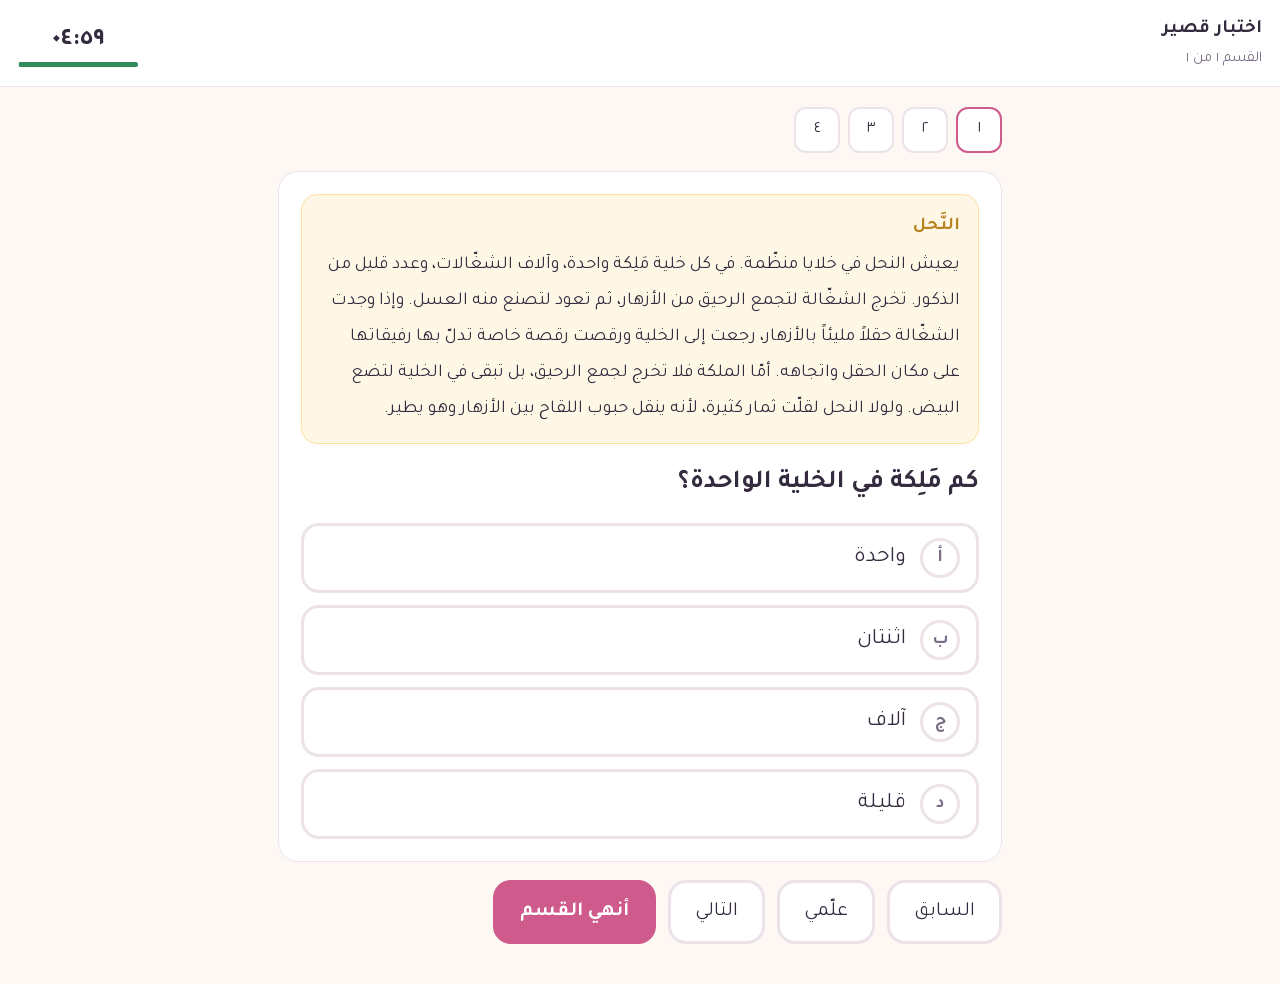
==== exam.html @ 6bde5bbe "Spaced-repetition cards for Maria's Mawhiba preparation The unit of the deck is a skill, not a quest" ====
<!DOCTYPE html><html lang="ar" dir="rtl"><head>
<meta charset="utf-8"><meta name="viewport" content="width=device-width,initial-scale=1,viewport-fit=cover">
<meta name="robots" content="noindex"><title>اختبار</title><link rel="stylesheet" href="app.css">
<style>#exface.late #extime{color:var(--yellow-deep)}#exface.late #exbar{background:var(--yellow-deep)}</style>
</head><body><div id="exroot"></div>
<script src="generator.js"></script><script src="content/icons.js"></script>
<script src="content/shapes.js"></script><script src="content/diagrams.js"></script>
<script src="store.js"></script><script src="bank.js"></script>
<script src="scheduler.js"></script><script src="exam.js"></script>
<script>
MW.Bank.load().then(function(){
  var k = new URLSearchParams(location.search).get('kind') || 'short';
  MW.Exam.start(k);
});
</script></body></html>
---- app.css ----
/* app.css — هادئ ونظيف. الوردي والأصفر والأخضر. البطاقة هي البطل. */
@font-face{font-family:'Tajawal';src:url('content/fonts/Tajawal-Regular-arabic.woff2') format('woff2');
  font-weight:400;font-display:swap;unicode-range:U+0600-06FF,U+0750-077F,U+08A0-08FF,U+FB50-FDFF,U+FE70-FEFF,U+200C-200E}
@font-face{font-family:'Tajawal';src:url('content/fonts/Tajawal-Regular-latin.woff2') format('woff2');font-weight:400;font-display:swap}
@font-face{font-family:'Tajawal';src:url('content/fonts/Tajawal-Bold-arabic.woff2') format('woff2');
  font-weight:700;font-display:swap;unicode-range:U+0600-06FF,U+0750-077F,U+08A0-08FF,U+FB50-FDFF,U+FE70-FEFF,U+200C-200E}
@font-face{font-family:'Tajawal';src:url('content/fonts/Tajawal-Bold-latin.woff2') format('woff2');font-weight:700;font-display:swap}

:root{
  --paper:#fdf8f4; --card:#ffffff; --ink:#342b3f; --ink-2:#7b6f87;
  --pink:#f6c9db; --pink-deep:#cf5a8c; --pink-soft:#fdeef5;
  --yellow:#ffdf9e; --yellow-deep:#b8841f; --yellow-soft:#fff7e6;
  --green:#a9dcbe; --green-deep:#2f8a5c; --green-soft:#ecf8f1;
  --line:#ece3ea; --muted-line:#c3b6cd; --navy-soft:#fdeef5;
  --r:20px; --tap:64px;
}
*{box-sizing:border-box;-webkit-tap-highlight-color:transparent}
html,body{margin:0;padding:0}
body{font-family:'Tajawal',system-ui,-apple-system,sans-serif;background:var(--paper);color:var(--ink);
  font-size:19px;line-height:1.7;-webkit-text-size-adjust:100%;overscroll-behavior:none}
[hidden]{display:none!important}
.wrap{max-width:760px;margin:0 auto;padding:20px 18px 40px}
h1{font-size:28px;margin:0 0 14px}
h2{font-size:21px;margin:0 0 10px}
p{margin:0 0 12px}
.muted{color:var(--ink-2)}
button{font-family:inherit}

/* ---------- الرئيسية ---------- */
.home{min-height:100svh;display:flex;flex-direction:column;align-items:center;
  justify-content:center;gap:22px;padding:24px 18px;position:relative}
.hello{font-size:22px;color:var(--ink-2);margin:0}
.big{width:min(86vw,420px);min-height:120px;border:none;border-radius:34px;
  background:var(--pink-deep);color:#fff;font-size:34px;font-weight:700;cursor:pointer;
  box-shadow:0 10px 0 #b44a77;transition:transform .08s,box-shadow .08s}
.big:active{transform:translateY(6px);box-shadow:0 4px 0 #b44a77}
.big.rest{background:var(--green-deep);box-shadow:0 10px 0 #246f49}
.big[disabled]{background:var(--muted-line);box-shadow:0 10px 0 #a99bb3;cursor:default}
.starline{display:flex;align-items:center;gap:10px;font-size:22px;font-weight:700}
.starbar{width:min(86vw,420px);height:18px;background:#fff;border:2px solid var(--yellow);
  border-radius:12px;overflow:hidden}
.starbar>span{display:block;height:100%;background:var(--yellow);border-radius:10px;transition:width .4s}
.badges{display:flex;gap:12px;flex-wrap:wrap;justify-content:center}
.badge{width:78px;height:78px;border-radius:50%;background:#fff;border:4px solid var(--line);
  display:grid;place-items:center;text-align:center;font-size:12px;line-height:1.3;
  color:var(--ink-2);padding:6px;position:relative;overflow:hidden}
.badge .fillbg{position:absolute;inset:0;background:var(--green-soft);transform-origin:bottom;transition:transform .5s}
.badge span{position:relative}
.badge.full{border-color:var(--green-deep);color:var(--green-deep);font-weight:700}
.gear{position:absolute;inset-block-start:14px;inset-inline-start:14px;width:48px;height:48px;
  border-radius:50%;border:none;background:transparent;color:var(--muted-line);font-size:26px;cursor:pointer}
.gear:active{color:var(--pink-deep)}
.restmsg{font-size:24px;text-align:center;color:var(--green-deep);font-weight:700;max-width:420px}

/* ---------- البطاقة ---------- */
.cardtop{display:flex;align-items:center;justify-content:space-between;gap:14px;
  padding:14px 18px;background:#fff;border-bottom:1px solid var(--line);position:sticky;top:0;z-index:5}
.pips{display:flex;gap:6px}
.pip{width:12px;height:12px;border-radius:50%;background:var(--line)}
.pip.done{background:var(--green)}
.pip.now{background:var(--pink-deep)}
.timerdot{width:34px;height:34px;border-radius:50%;border:3px solid var(--line);
  position:relative;overflow:hidden;flex:none}
.timerdot>span{position:absolute;inset-inline:0;inset-block-end:0;background:var(--yellow);
  transition:height 1s linear}
.timerdot.over{border-color:var(--yellow-deep)}

.card{background:var(--card);border:1px solid var(--line);border-radius:var(--r);
  padding:22px;margin:18px 0}
.prompt{font-size:26px;font-weight:700;line-height:1.8;margin:0 0 16px}
.passage{background:var(--yellow-soft);border:1px solid var(--yellow);border-radius:16px;
  padding:16px 18px;margin:0 0 16px;max-height:34vh;overflow:auto}
.passage h3{margin:0 0 6px;font-size:18px;color:var(--yellow-deep)}
.passage p{margin:0;font-size:18px;line-height:2}

.opts{display:grid;gap:12px}
.opts.shapes{grid-template-columns:repeat(2,1fr)}
.opt{display:flex;align-items:center;gap:14px;min-height:var(--tap);width:100%;
  background:#fff;border:3px solid var(--line);border-radius:18px;padding:12px 16px;
  font-size:22px;text-align:start;cursor:pointer;color:var(--ink);transition:border-color .12s,background .12s}
.opt .l{flex:none;width:40px;height:40px;border-radius:50%;border:3px solid var(--line);
  display:grid;place-items:center;font-size:18px;font-weight:700;color:var(--ink-2)}
.opt .b{flex:1;display:flex;align-items:center;justify-content:center}
.opts.texts .opt .b{justify-content:flex-start}
.opt svg{width:84px;height:84px}
.opts.shapes .opt{flex-direction:column;min-height:132px;gap:8px}
.opt.right{border-color:var(--green-deep);background:var(--green-soft)}
.opt.right .l{background:var(--green-deep);border-color:var(--green-deep);color:#fff}
.opt.wrongpick{border-color:var(--pink-deep);background:var(--pink-soft)}
.opt.wrongpick .l{background:var(--pink-deep);border-color:var(--pink-deep);color:#fff}
.opt.dim{opacity:.5}
.opt:disabled{cursor:default}

.feedback{margin-top:18px;border-radius:16px;padding:16px 18px;font-size:20px}
.feedback.good{background:var(--green-soft);border:1px solid var(--green)}
.feedback.soft{background:var(--yellow-soft);border:1px solid var(--yellow)}
.feedback .why{margin:0 0 6px;font-weight:700}
.feedback .trick{margin:0;color:var(--ink-2);font-size:18px}
.rowbtns{display:flex;gap:12px;flex-wrap:wrap;margin-top:18px}
.btn{min-height:var(--tap);border-radius:18px;border:3px solid var(--line);background:#fff;
  color:var(--ink);font-size:20px;padding:10px 24px;cursor:pointer}
.btn.go{background:var(--pink-deep);border-color:var(--pink-deep);color:#fff;font-weight:700;flex:1}
.btn.soft{background:var(--yellow-soft);border-color:var(--yellow)}
.btn.sm{min-height:46px;font-size:17px;padding:6px 16px;border-width:2px;border-radius:12px}

/* بطاقة التعلّم */
.learn .kicker{color:var(--pink-deep);font-weight:700;margin:0 0 6px;font-size:18px}
.learn .trickbig{font-size:24px;font-weight:700;background:var(--pink-soft);
  border-radius:16px;padding:16px 18px;margin:0 0 16px}
.example{border:2px dashed var(--muted-line);border-radius:16px;padding:14px 16px;margin:0 0 8px}
.example .lab{font-size:15px;color:var(--ink-2);margin:0 0 6px}
.example .ans{color:var(--green-deep);font-weight:700}

/* شاشة النهاية */
.done{min-height:80svh;display:flex;flex-direction:column;align-items:center;justify-content:center;gap:18px}
.bigstar{font-size:72px;font-weight:700;color:var(--yellow-deep)}
.celebrate{background:var(--yellow-soft);border:2px solid var(--yellow);border-radius:20px;
  padding:20px;text-align:center;font-size:22px}

/* ---------- المثيرات المنسوخة ---------- */
.stim{display:flex;gap:10px;justify-content:center;margin:0 0 18px;flex-wrap:wrap}
.stim.matrix{display:grid;grid-template-columns:repeat(var(--cols,3),74px);justify-content:center;gap:8px}
.stim .cell{width:74px;height:74px;background:#fff;border:2px solid var(--line);border-radius:12px;
  display:grid;place-items:center;padding:8px}
.stim .cell.blank{border-style:dashed;border-color:var(--muted-line);background:var(--pink-soft)}
.stim .cell.sep{border:none;background:transparent;width:30px}
.stim.diagram{display:block;max-width:520px;margin:0 auto 18px}
.stim.diagram svg{width:100%;height:auto;display:block}
.shape{width:100%;height:100%;display:block}

/* ---------- لوحة وليّ الأمر ---------- */
.panel{background:#fff;border:1px solid var(--line);border-radius:var(--r);padding:20px;margin-bottom:18px}
.field{display:block;margin-bottom:14px}
.field span{display:block;font-size:16px;color:var(--ink-2);margin-bottom:5px}
.field input,.field select{font:inherit;font-size:19px;width:100%;max-width:320px;padding:10px 12px;
  border:2px solid var(--line);border-radius:12px;background:#fff;color:var(--ink)}
table{width:100%;border-collapse:collapse;font-size:16px}
th,td{text-align:start;padding:9px 8px;border-bottom:1px solid var(--line)}
th{font-size:14px;color:var(--ink-2)}
.warn{background:var(--yellow-soft);border:1px solid var(--yellow);border-radius:12px;padding:12px 14px;margin-bottom:12px}
.chart{width:100%;height:auto;display:block}
.scroll-x{overflow-x:auto}
@media (min-width:700px){ .opts.shapes{grid-template-columns:repeat(4,1fr)} }
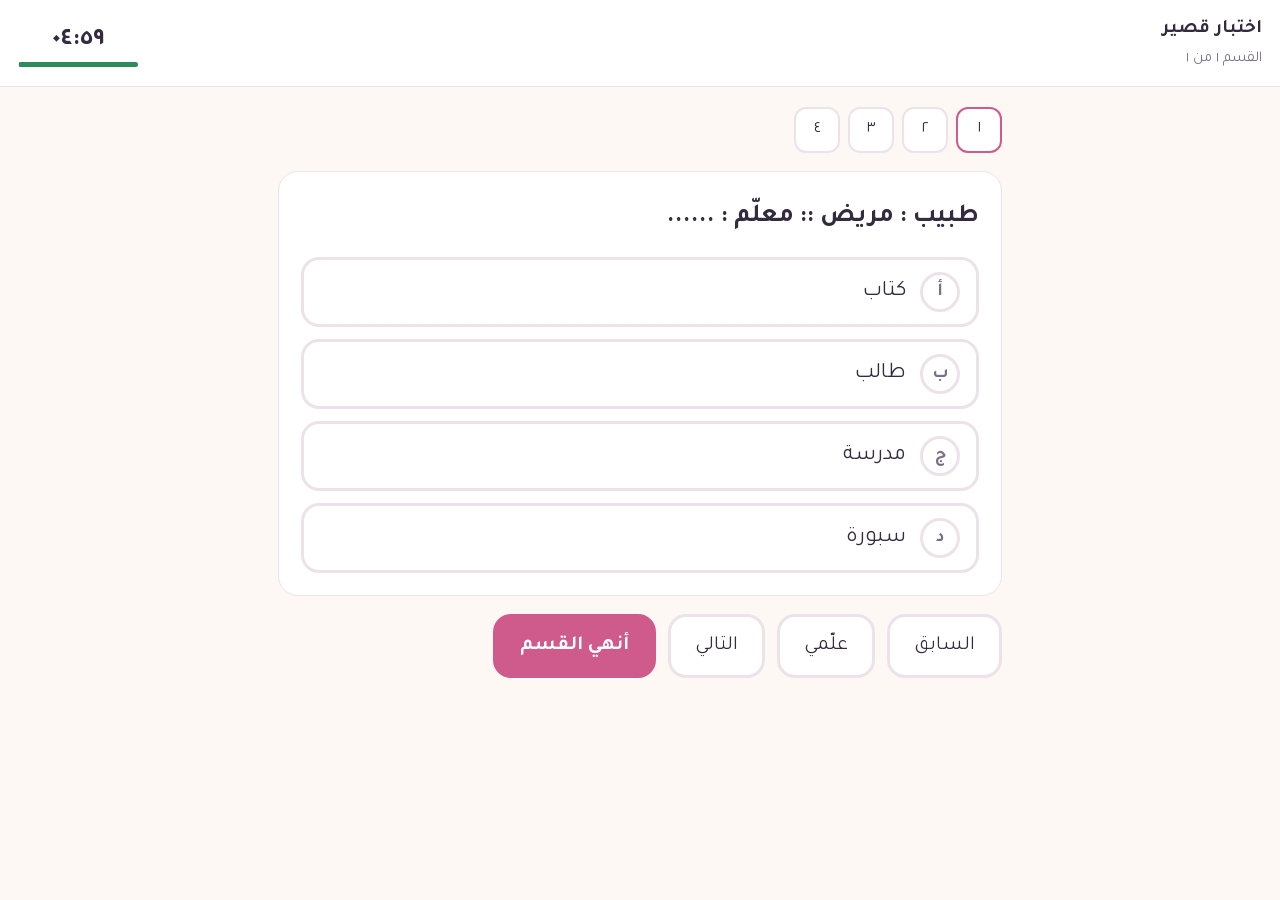
==== commit cc628d50: "Blend open-source pictures with original drawings; add 12 picture questions Pictures now come from t" ====
--- a/exam.html
+++ b/exam.html
@@ -3,7 +3,7 @@
 <meta name="robots" content="noindex"><title>اختبار</title><link rel="stylesheet" href="app.css">
 <style>#exface.late #extime{color:var(--yellow-deep)}#exface.late #exbar{background:var(--yellow-deep)}</style>
 </head><body><div id="exroot"></div>
-<script src="generator.js"></script><script src="content/icons.js"></script>
+<script src="generator.js"></script><script src="content/icons.js"></script><script src="icons-blend.js"></script>
 <script src="content/shapes.js"></script><script src="content/diagrams.js"></script>
 <script src="store.js"></script><script src="bank.js"></script>
 <script src="scheduler.js"></script><script src="exam.js"></script>
--- a/app.css
+++ b/app.css
@@ -57,8 +57,8 @@
   padding:14px 18px;background:#fff;border-bottom:1px solid var(--line);position:sticky;top:0;z-index:5}
 .pips{display:flex;gap:6px}
 .pip{width:12px;height:12px;border-radius:50%;background:var(--line)}
-.pip.done{background:var(--green)}
-.pip.now{background:var(--pink-deep)}
+.pip--done{background:var(--green)}
+.pip--now{background:var(--pink-deep)}
 .timerdot{width:34px;height:34px;border-radius:50%;border:3px solid var(--line);
   position:relative;overflow:hidden;flex:none}
 .timerdot>span{position:absolute;inset-inline:0;inset-block-end:0;background:var(--yellow);
@@ -112,7 +112,7 @@
 .example .ans{color:var(--green-deep);font-weight:700}
 
 /* شاشة النهاية */
-.done{min-height:80svh;display:flex;flex-direction:column;align-items:center;justify-content:center;gap:18px}
+#v-done{min-height:80svh;display:flex;flex-direction:column;align-items:center;justify-content:center;gap:18px}
 .bigstar{font-size:72px;font-weight:700;color:var(--yellow-deep)}
 .celebrate{background:var(--yellow-soft);border:2px solid var(--yellow);border-radius:20px;
   padding:20px;text-align:center;font-size:22px}
@@ -141,3 +141,39 @@
 .chart{width:100%;height:auto;display:block}
 .scroll-x{overflow-x:auto}
 @media (min-width:700px){ .opts.shapes{grid-template-columns:repeat(4,1fr)} }
+
+/* ---------- شاشة البداية: مراجعة أو اختبار ---------- */
+.choices{display:flex;flex-direction:column;gap:18px;width:min(88vw,460px)}
+.big{display:flex;flex-direction:column;align-items:center;justify-content:center;gap:6px;
+  width:100%;min-height:120px;padding:18px 22px}
+.big .bigt{font-size:32px;font-weight:700;line-height:1.2}
+.big .bigs{font-size:17px;font-weight:400;opacity:.92;line-height:1.5;text-align:center}
+.big.rev{background:var(--pink-deep);box-shadow:0 10px 0 #b44a77}
+.big.tst{background:var(--green-deep);box-shadow:0 10px 0 #246f49}
+.big.rev:active,.big.tst:active{transform:translateY(6px)}
+.big.rev:active{box-shadow:0 4px 0 #b44a77}
+.big.tst:active{box-shadow:0 4px 0 #246f49}
+
+/* ---------- خمّني أولاً، ثم اكشفي ---------- */
+.opt.picked{border-color:var(--yellow-deep);background:var(--yellow-soft)}
+.opt.picked .l{background:var(--yellow-deep);border-color:var(--yellow-deep);color:#fff}
+.btn.reveal{background:var(--green-deep);border-color:var(--green-deep);color:#fff;font-weight:700;flex:1}
+.btn.reveal:disabled{background:#fff;border-color:var(--line);color:var(--muted-line);cursor:default}
+.newskill{color:var(--pink-deep);font-weight:700;margin:0 0 10px;font-size:17px}
+.sayaloud{color:var(--ink-2);font-size:18px;margin:14px 0 0}
+.feedback .correct{margin:0 0 6px;font-size:19px;font-weight:700}
+
+/* ---------- مراجعة الأسئلة بعد الاختبار ---------- */
+.rev{border:1px solid var(--line);border-inline-start:5px solid var(--muted-line);
+  border-radius:12px;padding:12px 16px;margin-bottom:10px;background:#fff}
+.rev.ok{border-inline-start-color:var(--green-deep)}
+.rev.bad{border-inline-start-color:var(--pink-deep)}
+.rev.blank{border-inline-start-color:var(--yellow-deep);background:var(--yellow-soft)}
+.rev-q{font-size:18px;font-weight:700;margin:0 0 8px}
+.rev-n{display:inline-grid;place-items:center;width:26px;height:26px;border-radius:50%;
+  background:var(--pink-soft);color:var(--pink-deep);font-size:14px;margin-inline-end:9px;vertical-align:middle}
+.rev-line{margin:0 0 4px;font-size:17px}
+.rev-line .tag{display:inline-block;min-width:68px;font-size:13px;color:var(--ink-2);
+  background:#f3eef6;border-radius:6px;padding:1px 8px;margin-inline-end:8px}
+.rev-line .tag.good{background:var(--green-soft);color:var(--green-deep)}
+.rev-why{margin:6px 0 0;color:var(--ink-2);font-size:16px}
